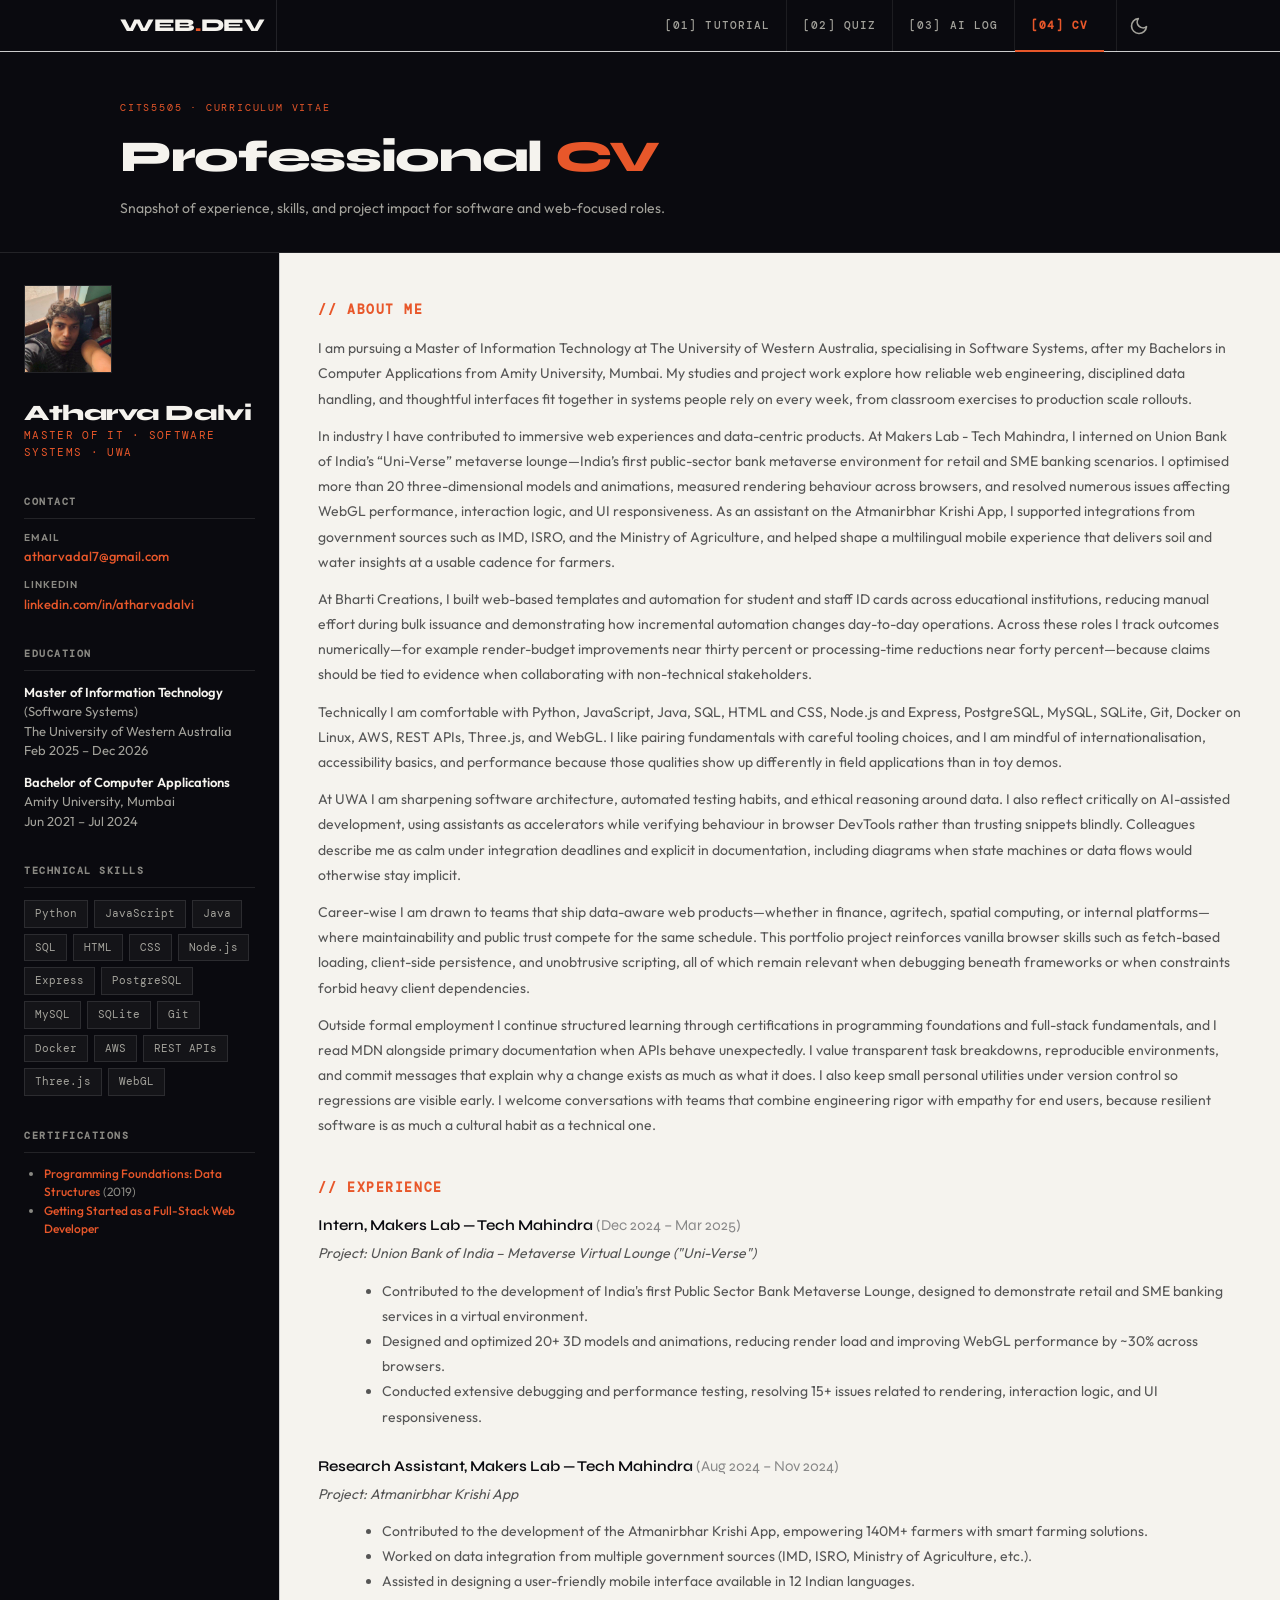
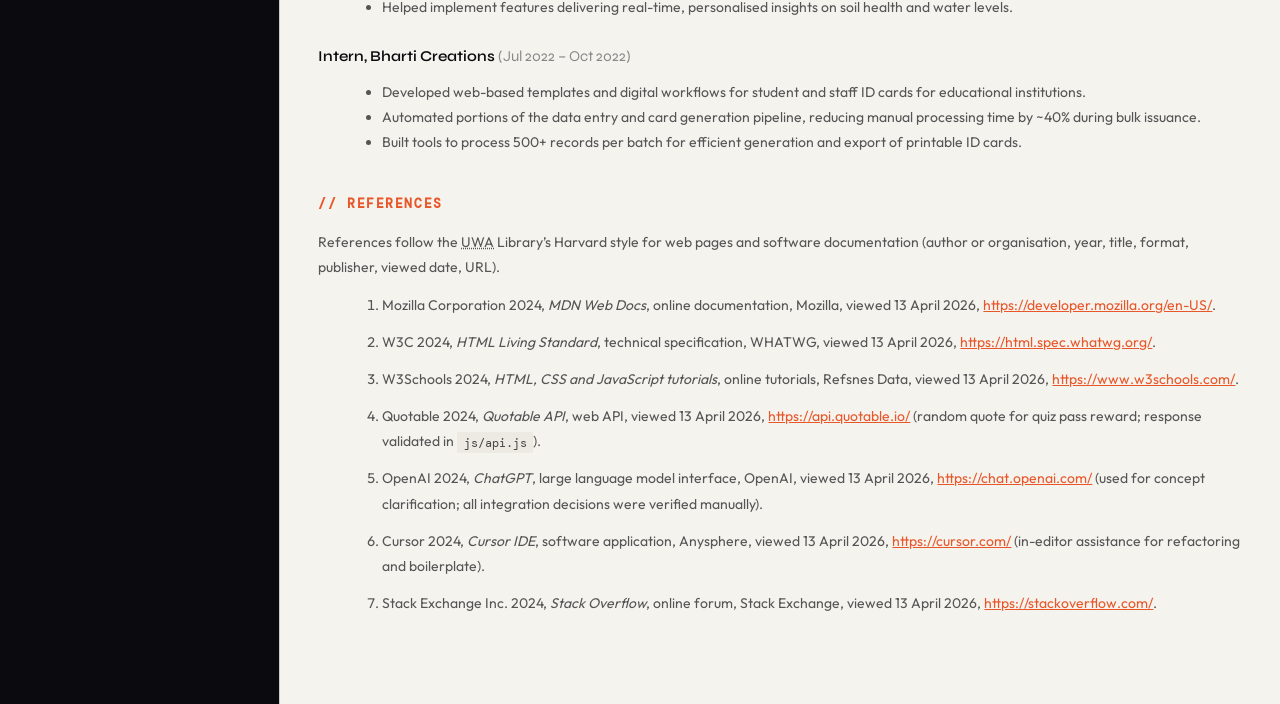
==== cv.html @ 1997703c "Build complete CITS5505 website with tutorial, quiz, reflection, and CV pages. Includes themed UI, i" ====
<!DOCTYPE html>
<html lang="en">
<head>
  <meta charset="UTF-8">
  <title>My CV - Web Basics</title>
  <meta name="viewport" content="width=device-width, initial-scale=1.0">
  <script src="js/theme.js"></script>
  <link rel="stylesheet" href="./css/styles.css">
</head>
<body class="cv-page">
  <nav class="navbar" aria-label="Primary">
    <div class="navbar-inner">
      <a class="nav-logo" href="index.html">WEB<span>.</span>DEV</a>
      <ul class="nav-list">
        <li><a class="nav-link" href="index.html">[01] Tutorial</a></li>
        <li><a class="nav-link" href="quiz.html">[02] Quiz</a></li>
        <li><a class="nav-link" href="reflection.html">[03] AI Log</a></li>
        <li><a class="nav-link active" href="cv.html">[04] CV</a></li>
      </ul>
      <button type="button" class="theme-toggle" id="themeToggle" aria-label="Switch to dark mode" aria-pressed="false">
        <span class="theme-toggle-icon theme-toggle-icon--moon" aria-hidden="true">
          <svg xmlns="http://www.w3.org/2000/svg" width="20" height="20" viewBox="0 0 24 24" fill="none" stroke="currentColor" stroke-width="2" stroke-linecap="round" stroke-linejoin="round"><path d="M21 12.79A9 9 0 1 1 11.21 3 7 7 0 0 0 21 12.79z"/></svg>
        </span>
        <span class="theme-toggle-icon theme-toggle-icon--sun" aria-hidden="true">
          <svg xmlns="http://www.w3.org/2000/svg" width="20" height="20" viewBox="0 0 24 24" fill="none" stroke="currentColor" stroke-width="2" stroke-linecap="round" stroke-linejoin="round"><circle cx="12" cy="12" r="4"/><path d="M12 2v2M12 20v2M4.93 4.93l1.41 1.41M17.66 17.66l1.41 1.41M2 12h2M20 12h2M4.93 19.07l1.41-1.41M17.66 6.34l1.41-1.41"/></svg>
        </span>
      </button>
    </div>
  </nav>

  <div class="page-hero page-hero--ai page-hero--document">
    <p class="page-hero-tag">CITS5505 · curriculum vitae</p>
    <h1 class="page-title">Professional <span class="page-title-accent">CV</span></h1>
    <p class="page-hero-sub">
      Snapshot of experience, skills, and project impact for software and web-focused roles.
    </p>
  </div>

  <main class="cv-container cv-layout">
    <aside class="cv-sidebar" aria-label="Profile summary">
      <img src="assets/images/profile.png" alt="Profile photo placeholder" class="cv-profile-image" width="110" height="110">
      <h1 class="cv-name">Atharva Dalvi</h1>
      <p class="cv-role">Master of IT · Software Systems · UWA</p>

      <div class="cv-sidebar-head">Contact</div>
      <div class="cv-sidebar-contact-line">
        <strong>Email</strong>
        <a href="mailto:atharvadal7@gmail.com">atharvadal7@gmail.com</a>
      </div>
      <div class="cv-sidebar-contact-line">
        <strong>LinkedIn</strong>
        <a href="https://linkedin.com/in/atharvadalvi" target="_blank" rel="noopener noreferrer">linkedin.com/in/atharvadalvi</a>
      </div>

      <div class="cv-sidebar-head">Education</div>
      <p class="cv-sidebar-edu"><span class="cv-edu-strong">Master of Information Technology</span> (Software Systems)<br>The University of Western Australia<br>Feb 2025 – Dec 2026</p>
      <p class="cv-sidebar-edu"><span class="cv-edu-strong">Bachelor of Computer Applications</span><br>Amity University, Mumbai<br>Jun 2021 – Jul 2024</p>

      <div class="cv-sidebar-head">Technical skills</div>
      <div class="cv-skill-pills">
        <span class="cv-skill-pill">Python</span>
        <span class="cv-skill-pill">JavaScript</span>
        <span class="cv-skill-pill">Java</span>
        <span class="cv-skill-pill">SQL</span>
        <span class="cv-skill-pill">HTML</span>
        <span class="cv-skill-pill">CSS</span>
        <span class="cv-skill-pill">Node.js</span>
        <span class="cv-skill-pill">Express</span>
        <span class="cv-skill-pill">PostgreSQL</span>
        <span class="cv-skill-pill">MySQL</span>
        <span class="cv-skill-pill">SQLite</span>
        <span class="cv-skill-pill">Git</span>
        <span class="cv-skill-pill">Docker</span>
        <span class="cv-skill-pill">AWS</span>
        <span class="cv-skill-pill">REST APIs</span>
        <span class="cv-skill-pill">Three.js</span>
        <span class="cv-skill-pill">WebGL</span>
      </div>

      <div class="cv-sidebar-head">Certifications</div>
      <ul class="cv-sidebar-certs">
        <li>
          <a href="https://www.linkedin.com/learning/programming-foundations-data-structures-25191158" target="_blank" rel="noopener noreferrer">Programming Foundations: Data Structures</a> (2019)
        </li>
        <li>
          <a href="https://www.linkedin.com/learning/getting-started-as-a-full-stack-web-developer" target="_blank" rel="noopener noreferrer">Getting Started as a Full-Stack Web Developer</a>
        </li>
      </ul>
    </aside>

    <div class="cv-main">
    <section class="cv-section" id="about">
      <h2 class="cv-main-kicker">// About me</h2>
      <p>
        I am pursuing a Master of Information Technology at The University of Western Australia, specialising in Software Systems, after my Bachelors in Computer Applications from Amity University, Mumbai. My studies and project work explore how reliable web engineering, disciplined data handling, and thoughtful interfaces fit together in systems people rely on every week, from classroom exercises to production scale rollouts.
      </p>
      <p>
        In industry I have contributed to immersive web experiences and data-centric products. At Makers Lab - Tech Mahindra, I interned on Union Bank of India’s “Uni-Verse” metaverse lounge—India’s first public-sector bank metaverse environment for retail and SME banking scenarios. I optimised more than 20 three-dimensional models and animations, measured rendering behaviour across browsers, and resolved numerous issues affecting WebGL performance, interaction logic, and UI responsiveness. As an assistant on the Atmanirbhar Krishi App, I supported integrations from government sources such as IMD, ISRO, and the Ministry of Agriculture, and helped shape a multilingual mobile experience that delivers soil and water insights at a usable cadence for farmers.
      </p>
      <p>
        At Bharti Creations, I built web-based templates and automation for student and staff ID cards across educational institutions, reducing manual effort during bulk issuance and demonstrating how incremental automation changes day-to-day operations. Across these roles I track outcomes numerically—for example render-budget improvements near thirty percent or processing-time reductions near forty percent—because claims should be tied to evidence when collaborating with non-technical stakeholders.
      </p>
      <p>
        Technically I am comfortable with Python, JavaScript, Java, SQL, HTML and CSS, Node.js and Express, PostgreSQL, MySQL, SQLite, Git, Docker on Linux, AWS, REST APIs, Three.js, and WebGL. I like pairing fundamentals with careful tooling choices, and I am mindful of internationalisation, accessibility basics, and performance because those qualities show up differently in field applications than in toy demos.
      </p>
      <p>
        At UWA I am sharpening software architecture, automated testing habits, and ethical reasoning around data. I also reflect critically on AI-assisted development, using assistants as accelerators while verifying behaviour in browser DevTools rather than trusting snippets blindly. Colleagues describe me as calm under integration deadlines and explicit in documentation, including diagrams when state machines or data flows would otherwise stay implicit.
      </p>
      <p>
        Career-wise I am drawn to teams that ship data-aware web products—whether in finance, agritech, spatial computing, or internal platforms—where maintainability and public trust compete for the same schedule. This portfolio project reinforces vanilla browser skills such as fetch-based loading, client-side persistence, and unobtrusive scripting, all of which remain relevant when debugging beneath frameworks or when constraints forbid heavy client dependencies.
      </p>
      <p>
        Outside formal employment I continue structured learning through certifications in programming foundations and full-stack fundamentals, and I read MDN alongside primary documentation when APIs behave unexpectedly. I value transparent task breakdowns, reproducible environments, and commit messages that explain why a change exists as much as what it does. I also keep small personal utilities under version control so regressions are visible early. I welcome conversations with teams that combine engineering rigor with empathy for end users, because resilient software is as much a cultural habit as a technical one.
      </p>
    </section>

    <section class="cv-section" id="experience">
      <h2 class="cv-main-kicker">// Experience</h2>
      <article class="experience-entry">
        <h3 class="experience-title">Intern, Makers Lab — Tech Mahindra <span class="experience-meta">(Dec 2024 – Mar 2025)</span></h3>
        <p class="experience-desc"><em>Project: Union Bank of India – Metaverse Virtual Lounge (&quot;Uni-Verse&quot;)</em></p>
        <ul class="education-list">
          <li>Contributed to the development of India&apos;s first Public Sector Bank Metaverse Lounge, designed to demonstrate retail and SME banking services in a virtual environment.</li>
          <li>Designed and optimized 20+ 3D models and animations, reducing render load and improving WebGL performance by ~30% across browsers.</li>
          <li>Conducted extensive debugging and performance testing, resolving 15+ issues related to rendering, interaction logic, and UI responsiveness.</li>
        </ul>
      </article>
      <article class="experience-entry">
        <h3 class="experience-title">Research Assistant, Makers Lab — Tech Mahindra <span class="experience-meta">(Aug 2024 – Nov 2024)</span></h3>
        <p class="experience-desc"><em>Project: Atmanirbhar Krishi App</em></p>
        <ul class="education-list">
          <li>Contributed to the development of the Atmanirbhar Krishi App, empowering 140M+ farmers with smart farming solutions.</li>
          <li>Worked on data integration from multiple government sources (IMD, ISRO, Ministry of Agriculture, etc.).</li>
          <li>Assisted in designing a user-friendly mobile interface available in 12 Indian languages.</li>
          <li>Helped implement features delivering real-time, personalised insights on soil health and water levels.</li>
        </ul>
      </article>
      <article class="experience-entry">
        <h3 class="experience-title">Intern, Bharti Creations <span class="experience-meta">(Jul 2022 – Oct 2022)</span></h3>
        <ul class="education-list">
          <li>Developed web-based templates and digital workflows for student and staff ID cards for educational institutions.</li>
          <li>Automated portions of the data entry and card generation pipeline, reducing manual processing time by ~40% during bulk issuance.</li>
          <li>Built tools to process 500+ records per batch for efficient generation and export of printable ID cards.</li>
        </ul>
      </article>
    </section>

    <section class="cv-section" id="references">
      <h2 class="cv-main-kicker">// References</h2>
      <p class="experience-desc">
        References follow the <abbr title="The University of Western Australia">UWA</abbr> Library’s Harvard style for web pages and software documentation (author or organisation, year, title, format, publisher, viewed date, URL).
      </p>
      <ol class="references-list uwa-refs">
        <li>Mozilla Corporation 2024, <cite>MDN Web Docs</cite>, online documentation, Mozilla, viewed 13 April 2026, <a href="https://developer.mozilla.org/en-US/">https://developer.mozilla.org/en-US/</a>.</li>
        <li>W3C 2024, <cite>HTML Living Standard</cite>, technical specification, WHATWG, viewed 13 April 2026, <a href="https://html.spec.whatwg.org/">https://html.spec.whatwg.org/</a>.</li>
        <li>W3Schools 2024, <cite>HTML, CSS and JavaScript tutorials</cite>, online tutorials, Refsnes Data, viewed 13 April 2026, <a href="https://www.w3schools.com/">https://www.w3schools.com/</a>.</li>
        <li>Quotable 2024, <cite>Quotable API</cite>, web API, viewed 13 April 2026, <a href="https://api.quotable.io/">https://api.quotable.io/</a> (random quote for quiz pass reward; response validated in <code>js/api.js</code>).</li>
        <li>OpenAI 2024, <cite>ChatGPT</cite>, large language model interface, OpenAI, viewed 13 April 2026, <a href="https://chat.openai.com/">https://chat.openai.com/</a> (used for concept clarification; all integration decisions were verified manually).</li>
        <li>Cursor 2024, <cite>Cursor IDE</cite>, software application, Anysphere, viewed 13 April 2026, <a href="https://cursor.com/">https://cursor.com/</a> (in-editor assistance for refactoring and boilerplate).</li>
        <li>Stack Exchange Inc. 2024, <cite>Stack Overflow</cite>, online forum, Stack Exchange, viewed 13 April 2026, <a href="https://stackoverflow.com/">https://stackoverflow.com/</a>.</li>
      </ol>
    </section>
    </div>
  </main>
</body>
</html>
---- css/styles.css ----
/* =============================================================================
   CITS5505 — styles.css (single stylesheet for tutorial, quiz, reflection, CV)
   -----------------------------------------------------------------------------
   Sections (search by heading): 1) :root + reset  2) layout / nav / footer
   3) tutorial (TOC, roadmap, checklist, demos)  4) quiz  5) reflection / CV
   6) utilities  7) media queries + reduced motion
   Preview palette: ink / paper / coral; linear colour steps shared on every page.
   ============================================================================= */

@import url("https://fonts.googleapis.com/css2?family=DM+Mono:wght@400;500&family=Outfit:wght@300;400;500;600;700&family=Syne:wght@400;600;700;800&display=swap");

:root {
  /* Preview palette */
  --ink: #0a0a0f;
  --paper: #f5f3ee;
  --paper-2: #eceae3;
  /* Legacy aliases — same as linear accent (keeps any stray refs coherent) */
  --accent-blue: #e8572a;
  --gold: #e8572a;

  /* Mapped tokens (used across existing components) */
  --bg-page: var(--paper);
  --bg-subtle: var(--paper-2);
  --surface: #ffffff;
  --text: var(--ink);
  --text-secondary: #444444;
  --text-tertiary: #888888;
  --border: var(--paper-2);
  --border-strong: #cccccc;

  --accent: #e8572a;
  --accent-hover: #cf4a24;
  --accent-muted: rgba(232, 87, 42, 0.1);
  --accent-muted-hover: rgba(232, 87, 42, 0.16);
  --accent-border-soft: rgba(232, 87, 42, 0.35);
  --accent-ring: rgba(232, 87, 42, 0.28);

  /* Linear steps on dark surfaces (nav, heroes, CV sidebar, quiz results) */
  --hero-bg: var(--ink);
  --hero-fg: var(--paper);
  --hero-muted: #a3a29b;
  --hero-subtle: #8a8983;
  --on-hero-line: rgba(255, 255, 255, 0.1);
  --on-hero-line-soft: rgba(255, 255, 255, 0.08);
  --on-hero-fill: rgba(255, 255, 255, 0.06);
  --on-hero-fill-quiet: rgba(255, 255, 255, 0.04);
  --on-hero-code-bg: rgba(255, 255, 255, 0.08);
  --on-hero-code-border: rgba(255, 255, 255, 0.12);
  --on-hero-thumb: rgba(255, 255, 255, 0.25);
  --on-hero-pressed: rgba(232, 87, 42, 0.15);

  /* Linear steps on light body copy (CV main, etc.) */
  --body-muted: #555555;

  /* Readable red on dark results panel */
  --fail-on-dark: #f0a8a8;

  --danger: #e24b4a;
  --danger-text: #9a2e2e;
  --danger-bg: rgba(226, 75, 74, 0.08);
  --danger-border: #f0b4b4;
  --success: #22c55e;
  --success-bg: rgba(34, 197, 94, 0.1);
  --success-border: #86efac;
  --warn-text: #7d6a3e;

  --code-bg: var(--ink);
  --code-fg: #a8e6cf;
  --code-border: #2a2a38;

  --space-1: 4px;
  --space-2: 8px;
  --space-3: 12px;
  --space-4: 16px;
  --space-5: 24px;
  --space-6: 32px;
  --space-8: 48px;

  --radius: 0;
  --radius-sm: 0;
  --radius-xs: 0;

  --shadow-xs: none;
  --shadow-sm: none;
  --shadow-md: none;

  --max: 720px;
  --max-wide: 1040px;
  --content-pad-x: clamp(1.25rem, 4vw, 2rem);
  --nav-h: 52px;
  --tutorial-sticky-offset: calc(var(--nav-h) + 3.25rem);
  /* AI log contents panel is taller than the tutorial’s one-line Jump to */
  --reflection-sticky-offset: calc(var(--nav-h) + 5.75rem);
  --rule: 1px solid var(--border);
  --rule-strong: 1px solid var(--border-strong);

  --font: "Outfit", ui-sans-serif, system-ui, -apple-system, "Segoe UI", Roboto, "Helvetica Neue", Arial, sans-serif;
  --font-heading: "Syne", "Outfit", ui-sans-serif, system-ui, sans-serif;
  --font-mono: "DM Mono", ui-monospace, "SF Mono", Menlo, Monaco, Consolas, monospace;
  --ease: 0.15s ease;
}

/* Dark mode: remap semantic tokens (heroes stay dark; main content flips) */
html[data-theme="dark"] {
  color-scheme: dark;
  --paper: #131318;
  --paper-2: #1b1b22;
  --ink: #ececf2;
  --bg-page: var(--paper);
  --bg-subtle: var(--paper-2);
  --surface: #18181f;
  --text: #ececf2;
  --text-secondary: #b9b9c6;
  --text-tertiary: #868696;
  --border: #2a2a34;
  --border-strong: #3c3c4a;
  --rule: 1px solid var(--border);
  --rule-strong: 1px solid var(--border-strong);
  --body-muted: #a8a8b6;
  --hero-bg: #07070c;
  --hero-fg: #f3f3f8;
  --hero-muted: #9a9aa8;
  --hero-subtle: #767686;
  --code-bg: #0c0c12;
  --code-fg: #a8e6cf;
  --code-border: #2e2e3a;
  --danger-text: #f0a8a8;
  --warn-text: #d4c896;
}

html[data-theme="dark"] .checklist-row:hover {
  background: rgba(255, 255, 255, 0.05);
}

*,
*::before,
*::after {
  box-sizing: border-box;
}

html {
  -webkit-text-size-adjust: 100%;
}

/* Anchor scroll lands below sticky nav (+ tutorial / reflection TOC when present) */
html:has(.main-page) {
  scroll-padding-top: var(--tutorial-sticky-offset);
}

html:has(.reflection-page) {
  scroll-padding-top: var(--reflection-sticky-offset);
}

body {
  margin: 0;
  padding: 0;
  font-family: var(--font);
  font-size: 15px;
  line-height: 1.6;
  color: var(--text);
  background: var(--bg-page);
  -webkit-font-smoothing: antialiased;
}

img,
svg,
video {
  max-width: 100%;
  height: auto;
}

.cv-page {
  min-height: 100vh;
}

:focus-visible {
  outline: 2px solid var(--accent);
  outline-offset: 2px;
}

.nav-link:focus-visible {
  outline-color: var(--accent);
}

main code,
.quiz-info code,
.reflection-page code,
.cv-container code {
  font-family: var(--font-mono);
  font-size: 0.84em;
  background: var(--bg-subtle);
  color: var(--text-secondary);
  padding: 0.15em 0.45em;
  border-radius: 0;
  border: 1px solid var(--border);
}

.tutorial-hero code {
  background: var(--on-hero-code-bg);
  color: var(--hero-fg);
  border-color: var(--on-hero-code-border);
}

/* ----------------------------------------------------------------------------- Nav (preview: sticky dark bar)
   ----------------------------------------------------------------------------- */

.navbar {
  position: sticky;
  top: 0;
  z-index: 100;
  background: var(--hero-bg);
  color: var(--hero-fg);
  height: var(--nav-h);
  display: flex;
  align-items: center;
  padding: 0 var(--content-pad-x);
  border-bottom: var(--rule-strong);
  flex-shrink: 0;
}

.navbar-inner {
  width: 100%;
  max-width: var(--max-wide);
  margin: 0 auto;
  display: flex;
  align-items: center;
  justify-content: space-between;
  gap: var(--space-3);
  min-width: 0;
}

.nav-logo {
  font-family: var(--font-heading);
  font-size: 1.125rem;
  font-weight: 800;
  letter-spacing: -0.02em;
  color: var(--hero-fg);
  text-decoration: none;
  white-space: nowrap;
  flex-shrink: 0;
}

.nav-logo span {
  color: var(--accent);
}

.nav-list {
  list-style: none;
  margin: 0 0 0 auto;
  padding: 0 0 0 var(--space-3);
  display: flex;
  flex-wrap: nowrap;
  align-items: stretch;
  justify-content: flex-end;
  gap: 0;
  border-left: 1px solid var(--on-hero-line);
  min-width: 0;
  flex: 1 1 auto;
  overflow-x: auto;
  overflow-y: hidden;
  overscroll-behavior-x: contain;
  -webkit-overflow-scrolling: touch;
  scrollbar-width: thin;
  scrollbar-color: var(--on-hero-thumb) transparent;
}

.nav-list::-webkit-scrollbar {
  height: 4px;
}

.nav-list::-webkit-scrollbar-thumb {
  background: var(--on-hero-thumb);
  border-radius: 0;
}

.nav-list li {
  display: flex;
}

.nav-link {
  display: flex;
  align-items: center;
  height: var(--nav-h);
  margin: 0;
  padding: 0 1rem;
  text-decoration: none;
  font-family: var(--font-mono);
  font-size: 11px;
  font-weight: 500;
  letter-spacing: 0.1em;
  text-transform: uppercase;
  color: var(--hero-muted);
  border: none;
  border-left: 1px solid var(--on-hero-line-soft);
  background: transparent;
  border-radius: 0;
  transition: color var(--ease), background var(--ease);
}

.nav-list li:first-child .nav-link {
  border-left: none;
}

.nav-link::after {
  display: none;
}

.nav-link:hover {
  color: var(--hero-fg);
  background: var(--on-hero-fill);
}

.nav-link.active {
  color: var(--accent);
  background: transparent;
  box-shadow: inset 0 -2px 0 0 var(--accent);
  font-weight: 600;
}

.nav-link.active:hover {
  color: var(--accent);
  background: var(--on-hero-fill-quiet);
}

.theme-toggle {
  display: inline-flex;
  align-items: center;
  justify-content: center;
  flex-shrink: 0;
  width: 44px;
  height: var(--nav-h);
  margin: 0;
  padding: 0;
  border: none;
  border-left: 1px solid var(--on-hero-line-soft);
  background: transparent;
  color: var(--hero-muted);
  cursor: pointer;
  transition: color var(--ease), background var(--ease);
}

.theme-toggle:hover {
  color: var(--hero-fg);
  background: var(--on-hero-fill);
}

.theme-toggle svg {
  display: block;
}

.theme-toggle-icon--sun {
  display: none;
}

html[data-theme="dark"] .theme-toggle-icon--moon {
  display: none;
}

html[data-theme="dark"] .theme-toggle-icon--sun {
  display: block;
}

body > main {
  margin-top: 0;
}

/* ----------------------------------------------------------------------------- Layout containers
   ----------------------------------------------------------------------------- */

.main-page .tutorial-container {
  max-width: none;
  margin: 0;
  padding: 0;
}

.main-page .tutorial-content {
  max-width: var(--max-wide);
  margin: 0 auto;
  padding: var(--space-8) var(--content-pad-x) var(--space-8);
}

.quiz-page main {
  max-width: none;
  margin: 0;
  padding: 0;
}

.quiz-body {
  max-width: var(--max-wide);
  margin: 0 auto;
  padding: var(--space-8) var(--content-pad-x) var(--space-8);
}

.reflection-page main {
  max-width: none;
  margin: 0;
  padding: 0;
}

.reflection-body {
  max-width: var(--max-wide);
  margin: 0 auto;
  padding: var(--space-8) var(--content-pad-x) var(--space-8);
}

/* Sections sit below sticky nav + Jump to bar (same as tutorial cards) */
.reflection-page .log-section[id] {
  scroll-margin-top: var(--reflection-sticky-offset);
}

.cv-page main.cv-container:not(.cv-layout) {
  max-width: var(--max-wide);
  margin-left: auto;
  margin-right: auto;
  padding: 0 var(--space-5) var(--space-8);
}

main.cv-container {
  margin-bottom: var(--space-6);
  background: transparent;
  border: none;
  border-radius: 0;
  box-shadow: none;
}

.cv-page main.cv-container.cv-layout {
  max-width: none;
  margin: 0;
  padding: 0;
  display: grid;
  grid-template-columns: minmax(240px, 280px) minmax(0, 1fr);
  align-items: stretch;
  min-height: calc(100vh - var(--nav-h));
}

/* ----------------------------------------------------------------------------- Page heroes (preview)
   ----------------------------------------------------------------------------- */

.tutorial-hero {
  background: var(--hero-bg);
  color: var(--hero-fg);
  padding: var(--space-8) var(--content-pad-x) var(--space-6);
  border-bottom: 1px solid var(--on-hero-line);
}

.page-hero-tag {
  font-family: var(--font-mono);
  font-size: 10px;
  letter-spacing: 0.18em;
  text-transform: uppercase;
  color: var(--accent);
  margin: 0 0 var(--space-4);
}

.tutorial-hero .page-hero-tag {
  max-width: var(--max-wide);
  margin-left: auto;
  margin-right: auto;
}

.tutorial-hero .page-title,
.tutorial-hero .tutorial-h1 {
  margin: 0 auto var(--space-5);
  max-width: var(--max-wide);
  font-size: clamp(1.75rem, 4vw, 2.75rem);
  font-weight: 800;
  line-height: 1.12;
  letter-spacing: -0.03em;
  color: var(--hero-fg);
}

.tutorial-hero .page-title em,
.tutorial-hero .tutorial-h1 em {
  font-style: normal;
  color: var(--accent);
}

.tutorial-hero-lead {
  margin: 0 auto;
  max-width: var(--max-wide);
  font-size: 0.9375rem;
  line-height: 1.65;
  color: var(--hero-muted);
}

.quiz-hero {
  background: var(--hero-bg);
  color: var(--hero-fg);
  padding: var(--space-6) var(--content-pad-x) var(--space-5);
  border-bottom: 1px solid var(--on-hero-line-soft);
}

.quiz-hero .page-hero-tag {
  max-width: var(--max-wide);
  margin-left: auto;
  margin-right: auto;
}

.quiz-hero .page-title,
.quiz-hero .quiz-page-title {
  max-width: var(--max-wide);
  margin: 0 auto;
  font-size: clamp(1.5rem, 3.5vw, 2.125rem);
  font-weight: 800;
  letter-spacing: -0.03em;
  line-height: 1.15;
  color: var(--hero-fg);
}

.quiz-title-accent {
  color: var(--accent);
}

.page-title-accent {
  color: var(--accent);
}

.page-hero--ai {
  background: var(--hero-bg);
  color: var(--hero-fg);
  padding: var(--space-8) var(--content-pad-x) var(--space-6);
  border-bottom: 1px solid var(--on-hero-line-soft);
}

.page-hero--ai .page-hero-tag {
  max-width: var(--max-wide);
  margin-left: auto;
  margin-right: auto;
}

.page-hero--ai .page-title {
  max-width: var(--max-wide);
  margin: 0 auto var(--space-4);
  font-size: clamp(1.5rem, 3.5vw, 2.125rem);
  font-weight: 800;
  letter-spacing: -0.03em;
  line-height: 1.15;
  color: var(--hero-fg);
}

.page-hero-sub {
  max-width: var(--max-wide);
  margin: 0 auto;
  font-size: 0.875rem;
  line-height: 1.65;
  color: var(--hero-muted);
}

.page-hero--document .page-hero-tag {
  color: var(--hero-muted);
  letter-spacing: 0.12em;
}

.page-hero--document .page-title {
  text-transform: none;
  font-weight: 700;
}

/* AI log hero should match tutorial/quiz hero emphasis. */
.page-hero--ai.page-hero--document .page-hero-tag {
  color: var(--accent);
  letter-spacing: 0.18em;
}

.page-hero--ai.page-hero--document .page-title {
  font-weight: 800;
}

/* Keep tutorial/quiz/AI heroes on one consistent visual rail. */
.tutorial-hero,
.quiz-hero,
.page-hero--ai {
  padding: var(--space-8) var(--content-pad-x) var(--space-6);
  border-bottom: 1px solid var(--on-hero-line);
}

.quiz-hero .page-title,
.quiz-hero .quiz-page-title,
.page-hero--ai .page-title {
  font-size: clamp(1.75rem, 4vw, 2.75rem);
  line-height: 1.12;
}

.tutorial-hero-lead,
.page-hero-sub {
  max-width: var(--max-wide);
}

/* ----------------------------------------------------------------------------- Tutorial
   ----------------------------------------------------------------------------- */

.tutorial-toolbar {
  margin-bottom: var(--space-4);
  max-width: var(--max);
}

.tutorial-readout {
  margin: 0;
  font-size: 0.875rem;
  color: var(--text-tertiary);
  display: flex;
  flex-wrap: wrap;
  align-items: center;
  gap: var(--space-2) var(--space-3);
}

.tutorial-readout-sep {
  color: var(--border-strong);
}

.toolbar-btn {
  padding: var(--space-2) var(--space-3);
  font-family: var(--font-mono);
  font-size: 11px;
  font-weight: 500;
  letter-spacing: 0.06em;
  text-transform: uppercase;
  color: var(--hero-fg);
  background: var(--hero-bg);
  border: 1px solid var(--on-hero-code-border);
  border-radius: 0;
  cursor: pointer;
  transition: background var(--ease), border-color var(--ease), color var(--ease);
}

.toolbar-btn:hover {
  background: var(--hero-bg);
  border-color: var(--accent);
  color: var(--accent);
}

.toolbar-btn[aria-pressed="true"] {
  background: var(--on-hero-pressed);
  border-color: var(--accent);
  color: var(--accent);
}

.tutorial-toc {
  position: sticky;
  top: var(--nav-h);
  z-index: 50;
  display: flex;
  flex-wrap: wrap;
  align-items: center;
  gap: var(--space-2) var(--space-3);
  padding: var(--space-3) 0;
  margin-bottom: var(--space-6);
  /* Opaque so page copy does not show through while scrolling */
  background: var(--bg-page);
  border-top: var(--rule);
  border-bottom: var(--rule-strong);
  font-size: 0.8125rem;
}

/* Section headings targeted by “Jump to” sit below sticky nav + TOC */
.main-page .section-title[id] {
  scroll-margin-top: var(--tutorial-sticky-offset);
}

.tutorial-toc-label {
  font-weight: 600;
  color: var(--text-secondary);
  margin-right: var(--space-1);
}

.tutorial-toc a {
  color: var(--text-secondary);
  text-decoration: none;
  font-weight: 500;
  padding: 2px 0;
  border-bottom: 1px solid transparent;
  transition: border-color var(--ease), color var(--ease);
}

.tutorial-toc a:hover {
  border-bottom-color: var(--accent);
  color: var(--ink);
}

.tutorial-roadmap {
  margin: 0 0 var(--space-6);
  padding: var(--space-4);
  font-size: 0.9375rem;
  line-height: 1.55;
  color: var(--text-secondary);
  background: var(--surface);
  border: var(--rule);
  border-left: 3px solid var(--accent);
}

.reading-mode .navbar,
.reading-mode .footer,
.reading-mode .tutorial-toc,
.reading-mode .tutorial-roadmap {
  display: none;
}

/* Keep a minimal exit control visible while in reading mode. */
.reading-mode .tutorial-toolbar {
  display: block;
  position: sticky;
  top: 0;
  z-index: 60;
  margin: 0 0 var(--space-5);
  padding: var(--space-2) 0;
  background: var(--bg-page);
  border-bottom: var(--rule);
}

.reading-mode .tutorial-readout {
  justify-content: flex-end;
}

.reading-mode #tutorial-read-time,
.reading-mode .tutorial-readout-sep {
  display: none;
}

body.reading-mode > main {
  margin-top: var(--space-5);
}

.checklist {
  list-style: none;
  margin: 0 0 var(--space-4);
  padding: 0;
  display: flex;
  flex-direction: column;
  gap: var(--space-2);
}

.checklist-row {
  display: flex;
  align-items: flex-start;
  gap: var(--space-3);
  padding: var(--space-3) 0;
  margin: 0;
  border-radius: 0;
  border: none;
  border-bottom: var(--rule);
  background: transparent;
  cursor: pointer;
  transition: border-color var(--ease), background var(--ease);
  font-size: 0.9rem;
  color: var(--text);
  line-height: 1.45;
}

.checklist-row:hover {
  border-bottom-color: var(--border-strong);
  background: rgba(0, 0, 0, 0.02);
}

.checklist-row input {
  flex-shrink: 0;
  margin-top: 3px;
  width: 1rem;
  height: 1rem;
  accent-color: var(--accent);
}

.checklist-reset-btn {
  padding: var(--space-3) var(--space-4);
  font-family: var(--font-mono);
  font-size: 11px;
  letter-spacing: 0.08em;
  text-transform: uppercase;
  font-weight: 500;
  color: var(--text-secondary);
  background: transparent;
  border: var(--rule);
  border-radius: 0;
  cursor: pointer;
  transition: border-color var(--ease), color var(--ease), background var(--ease);
}

.checklist-reset-btn:hover {
  color: var(--danger);
  border-color: var(--danger-border);
  background: var(--danger-bg);
}

.card {
  background: transparent;
  padding: var(--space-6) 0;
  margin: 0;
  border-radius: 0;
  border: none;
  border-bottom: var(--rule);
  box-shadow: none;
  transition: border-color var(--ease);
}

.card:hover {
  border-bottom-color: var(--border-strong);
  box-shadow: none;
}

.tutorial-content > .card:first-of-type {
  border-top: var(--rule);
}

.section-title {
  margin: 0 0 var(--space-3);
  padding-bottom: var(--space-2);
  border-bottom: 2px solid var(--ink);
  font-size: 0.8125rem;
  font-weight: 700;
  font-family: var(--font-mono);
  letter-spacing: 0.12em;
  text-transform: uppercase;
  color: var(--ink);
}

.section-desc {
  margin: 0 0 var(--space-4);
  color: var(--text-secondary);
  font-size: 0.95rem;
  max-width: 48em;
}

.code-block {
  font-family: var(--font-mono);
  background: var(--code-bg);
  color: var(--code-fg);
  padding: var(--space-4);
  overflow-x: auto;
  border-radius: 0;
  font-size: 0.8125rem;
  line-height: 1.55;
  margin: 0;
  border: var(--rule-strong);
  border-left: 3px solid var(--accent);
}

.tutorial-example-card {
  margin: var(--space-4) 0;
  padding: var(--space-4);
  background: var(--bg-subtle);
  border: var(--rule);
}

.tutorial-example-title {
  margin: 0 0 var(--space-3);
  font-family: var(--font-heading);
  font-size: 1.75rem;
  font-weight: 700;
  color: var(--text);
}

.tutorial-example-code {
  margin: 0 0 var(--space-4);
  border-left-width: 4px;
}

.tutorial-example-btn {
  display: inline-flex;
  align-items: center;
  justify-content: center;
  padding: 10px 16px;
  font-family: var(--font-heading);
  font-size: 1rem;
  font-weight: 700;
  text-decoration: none;
  color: #ffffff;
  background: #04aa6d;
  border: 1px solid #04895a;
  transition: background var(--ease), border-color var(--ease);
}

.tutorial-example-btn:hover {
  background: #059862;
  border-color: #037e52;
}

.tutorial-try-panel {
  margin: var(--space-4) 0 var(--space-5);
  padding: var(--space-4);
  background: var(--surface);
  border: var(--rule);
  border-left: 3px solid #04aa6d;
}

.tutorial-try-label {
  display: block;
  margin: 0 0 var(--space-2);
  font-family: var(--font-mono);
  font-size: 0.75rem;
  letter-spacing: 0.08em;
  text-transform: uppercase;
  color: var(--text-secondary);
}

.tutorial-try-editor {
  width: 100%;
  min-height: 180px;
  padding: var(--space-3);
  border: var(--rule-strong);
  background: var(--code-bg);
  color: var(--code-fg);
  font-family: var(--font-mono);
  font-size: 0.8125rem;
  line-height: 1.5;
  resize: vertical;
}

.tutorial-try-actions {
  display: flex;
  gap: var(--space-2);
  margin: var(--space-3) 0;
}

.tutorial-try-run,
.tutorial-try-reset {
  padding: 8px 12px;
  border: var(--rule-strong);
  background: var(--surface);
  color: var(--text-secondary);
  font-family: var(--font-mono);
  font-size: 0.75rem;
  letter-spacing: 0.06em;
  text-transform: uppercase;
  cursor: pointer;
}

.tutorial-try-run:hover,
.tutorial-try-reset:hover {
  border-color: var(--accent);
  color: var(--accent);
}

.tutorial-try-frame {
  width: 100%;
  min-height: 190px;
  border: var(--rule-strong);
  background: #ffffff;
}

.demo-text {
  margin: 0 0 var(--space-4);
  color: var(--text);
  font-size: 0.95rem;
}

.demo-btn,
.btn-go-quiz,
.quiz-submit-btn {
  display: inline-flex;
  align-items: center;
  justify-content: center;
  padding: var(--space-3) var(--space-5);
  background: var(--accent);
  color: #ffffff;
  border: none;
  border-radius: 0;
  font-size: 0.875rem;
  font-weight: 700;
  font-family: var(--font-mono);
  letter-spacing: 0.06em;
  text-transform: uppercase;
  cursor: pointer;
  box-shadow: none;
  transition: background var(--ease), color var(--ease);
}

.demo-btn:hover,
.btn-go-quiz:hover,
.quiz-submit-btn:hover:not(:disabled) {
  background: var(--accent-hover);
  box-shadow: none;
  transform: none;
}

.demo-btn:active,
.btn-go-quiz:active,
.quiz-submit-btn:active:not(:disabled) {
  transform: none;
}

.quiz-submit-btn {
  display: flex;
  width: 100%;
  max-width: none;
  margin: var(--space-6) 0 0;
  padding: var(--space-4) var(--space-5);
  font-size: 0.8125rem;
  background: var(--hero-bg);
  border-radius: 0;
}

.quiz-submit-btn:hover:not(:disabled) {
  background: var(--accent);
  box-shadow: none;
}

.quiz-submit-btn:disabled {
  background: var(--text-tertiary);
  cursor: not-allowed;
  transform: none;
  box-shadow: none;
}

.btn-go-quiz {
  text-decoration: none;
}

.clear-history-btn {
  padding: 8px 14px;
  font-family: var(--font-mono);
  font-size: 11px;
  font-weight: 500;
  letter-spacing: 0.08em;
  text-transform: uppercase;
  color: var(--text-tertiary);
  background: transparent;
  border: none;
  border-radius: var(--radius-sm);
  cursor: pointer;
  transition: color var(--ease), background var(--ease);
}

.clear-history-btn:hover {
  color: var(--danger);
  background: var(--danger-bg);
}

.footer {
  text-align: center;
  padding: var(--space-8) var(--content-pad-x);
  border-top: var(--rule-strong);
  margin-top: 0;
  background: var(--bg-subtle);
}

.footer-next {
  margin: 0 0 var(--space-4);
  color: var(--text-secondary);
  font-size: 0.875rem;
}

/* Sandbox */
.sandbox-layout {
  display: grid;
  grid-template-columns: 1fr 1fr;
  gap: var(--space-5);
  align-items: start;
}

@media (max-width: 700px) {
  .sandbox-layout {
    grid-template-columns: 1fr;
  }
}

.sandbox-controls {
  display: flex;
  flex-direction: column;
  gap: var(--space-3);
}

.sandbox-label {
  font-weight: 500;
  font-size: 0.8125rem;
  color: var(--text-secondary);
}

input[type="range"]#sandboxHueSlider {
  width: 100%;
  max-width: 20rem;
  accent-color: var(--accent);
}

.sandbox-text-input {
  width: 100%;
  max-width: 20rem;
  padding: 10px 12px;
  border: var(--rule-strong);
  border-radius: 0;
  font: inherit;
  font-size: 0.875rem;
  transition: border-color var(--ease);
}

.sandbox-text-input:focus {
  outline: none;
  border-color: var(--ink);
  box-shadow: none;
}

.sandbox-box {
  min-height: 140px;
  border-radius: 0;
  border: 1px dashed var(--border-strong);
  display: flex;
  align-items: center;
  justify-content: center;
  padding: var(--space-5);
  background: hsl(var(--sandbox-hue, 175), 14%, 96%);
  transition: background var(--ease);
}

.sandbox-caption {
  margin: 0;
  font-weight: 600;
  font-size: 1rem;
  text-align: center;
  color: #0a0a0f;
}

/* Dark mode: keep sandbox preview contrast readable. */
html[data-theme="dark"] .sandbox-box {
  background: hsl(var(--sandbox-hue, 175), 22%, 20%);
}

html[data-theme="dark"] .sandbox-caption {
  color: var(--hero-fg);
}

/* ----------------------------------------------------------------------------- Quiz
   ----------------------------------------------------------------------------- */

.page-title,
.quiz-page-title {
  margin: 0 0 var(--space-4);
  font-family: var(--font-heading);
  font-size: clamp(1.375rem, 3vw, 1.625rem);
  font-weight: 700;
  letter-spacing: -0.03em;
  line-height: 1.2;
  color: var(--text);
}

.quiz-info {
  background: var(--bg-subtle);
  padding: var(--space-5) 0;
  margin-bottom: var(--space-6);
  border-radius: 0;
  border: none;
  border-bottom: var(--rule);
  border-top: var(--rule);
  box-shadow: none;
}

.quiz-info p {
  margin: 0 0 var(--space-3);
  color: var(--text-secondary);
  font-size: 0.875rem;
  line-height: 1.6;
}

.quiz-info p:last-child {
  margin-bottom: 0;
}

#quiz-container {
  display: flex;
  flex-direction: column;
  gap: 0;
}

.quiz-card {
  background: transparent;
  padding: var(--space-5) 0;
  border-radius: 0;
  border: none;
  border-bottom: var(--rule);
  box-shadow: none;
  transition: border-color var(--ease);
  animation: none;
}

.quiz-card:hover:not(.quiz-card--revealed) {
  border-bottom-color: var(--border-strong);
  box-shadow: none;
}

.quiz-card--revealed {
  box-shadow: none;
}

.quiz-question {
  font-family: var(--font-heading);
  font-weight: 600;
  margin: 0 0 var(--space-4);
  font-size: 1.0625rem;
  color: var(--text);
  line-height: 1.4;
}

.quiz-options {
  display: flex;
  flex-direction: column;
  gap: 0;
  border: var(--rule);
  background: var(--surface);
}

label.quiz-option {
  display: flex;
  align-items: flex-start;
  gap: var(--space-3);
  padding: var(--space-3) var(--space-4);
  margin: 0;
  cursor: pointer;
  border-radius: 0;
  border: none;
  border-bottom: var(--rule);
  background: var(--surface);
  transition: border-color var(--ease), background var(--ease);
}

label.quiz-option:last-of-type {
  border-bottom: none;
}

label.quiz-option:hover {
  border-color: var(--accent-border-soft);
  background: var(--accent-muted);
}

label.quiz-option:has(input:checked),
label.quiz-option--selected {
  border-color: var(--accent);
  background: var(--accent-muted);
  box-shadow: none;
}

.quiz-card--revealed label.quiz-option:has(input:checked),
.quiz-card--revealed label.quiz-option--selected {
  box-shadow: none;
}

.quiz-options input {
  flex-shrink: 0;
  margin-top: 2px;
  width: 1rem;
  height: 1rem;
  accent-color: var(--accent);
}

.quiz-option-text {
  flex: 1;
  font-size: 0.875rem;
  color: var(--text);
  line-height: 1.5;
}

.quiz-option--correct {
  border-color: var(--success-border) !important;
  background: var(--success-bg) !important;
}

.quiz-option--incorrect {
  border-color: var(--danger-border) !important;
  background: var(--danger-bg) !important;
}

.quiz-option--faded {
  opacity: 0.45;
}

.quiz-unanswered {
  border-color: var(--danger) !important;
  box-shadow: none !important;
  background: var(--danger-bg) !important;
}

#results-section {
  margin-top: var(--space-6);
  padding: var(--space-5) 0;
  background: var(--bg-subtle);
  border: none;
  border-top: var(--rule-strong);
  border-bottom: var(--rule-strong);
  border-left: 3px solid var(--accent);
  border-radius: 0;
  box-shadow: none;
  font-size: 0.9375rem;
  color: var(--text);
}

#results-section.quiz-results--visible {
  background: var(--hero-bg);
  color: var(--hero-fg);
  border: none;
  border-top: 3px solid var(--accent);
  border-bottom: 3px solid var(--accent);
  text-align: center;
  padding: var(--space-8) var(--space-5);
  animation: none;
}

#results-section.quiz-results--visible p {
  color: inherit;
}

#results-section.quiz-results--visible .quiz-pass-rule {
  text-align: left;
  background: var(--on-hero-fill) !important;
  border: 1px solid var(--on-hero-line) !important;
  color: inherit !important;
}

#results-section.quiz-results--visible .pass {
  color: var(--success);
}

#results-section.quiz-results--visible .fail {
  color: var(--fail-on-dark);
}

#results-section.quiz-results--visible .reward-quote {
  background: var(--on-hero-fill);
  border-color: var(--on-hero-line);
  color: var(--hero-muted);
  text-align: left;
}

#results-section.quiz-results--visible .reward-quote--fallback {
  border-left-color: var(--hero-subtle);
  font-size: 0.8125rem;
}

#results-section.quiz-results--visible .reward-author {
  color: var(--hero-subtle);
}

#results-section.quiz-results--visible .quiz-error-msg {
  color: var(--fail-on-dark);
  text-align: left;
}

#results-section.quiz-results--visible .quiz-warn-msg {
  color: var(--hero-muted);
  text-align: left;
}

#results-section p {
  margin: 0.4em 0;
}

.quiz-pass-rule {
  margin: 0 0 var(--space-3) !important;
  padding: var(--space-3) var(--space-4) !important;
  background: var(--accent-muted) !important;
  border: var(--rule) !important;
  border-left: 3px solid var(--accent) !important;
  border-radius: 0 !important;
  color: var(--text) !important;
  font-size: 0.875rem !important;
}

.quiz-error-msg {
  color: var(--danger);
  font-weight: 500;
  font-size: 0.875rem;
}

.quiz-warn-msg {
  color: var(--warn-text);
  font-size: 0.875rem;
}

.reward-quote {
  margin-top: var(--space-4);
  padding: var(--space-4);
  font-style: normal;
  font-size: 0.875rem;
  color: var(--text-secondary);
  background: var(--success-bg);
  border: var(--rule);
  border-left: 3px solid var(--success);
  border-radius: 0;
  line-height: 1.55;
}

.reward-author {
  display: block;
  margin-top: var(--space-2);
  font-weight: 500;
  color: var(--text-tertiary);
  font-size: 0.8125rem;
}

.pass {
  color: var(--success);
  font-weight: 600;
}

.fail {
  color: var(--danger);
  font-weight: 600;
}

.quiz-load-error {
  padding: var(--space-5);
  background: var(--danger-bg);
  border: var(--rule);
  border-left: 3px solid var(--danger);
  border-radius: 0;
  color: var(--danger-text);
  font-size: 0.875rem;
}

/* Shown when user returns to the tab mid-quiz (beforeunload cannot run on tab blur). */
.quiz-session-banner {
  display: flex;
  flex-wrap: wrap;
  align-items: flex-start;
  justify-content: space-between;
  gap: var(--space-3);
  margin: 0 0 var(--space-5);
  padding: var(--space-3) var(--space-4);
  font-size: 0.875rem;
  line-height: 1.5;
  color: var(--text);
  background: var(--accent-muted);
  border: var(--rule);
  border-left: 3px solid var(--accent);
}

.quiz-session-banner[hidden] {
  display: none;
}

.quiz-session-banner__text {
  margin: 0;
  flex: 1 1 12rem;
  min-width: 0;
}

.quiz-session-banner__dismiss {
  flex-shrink: 0;
  padding: var(--space-2) var(--space-3);
  font-family: var(--font-mono);
  font-size: 10px;
  font-weight: 500;
  letter-spacing: 0.06em;
  text-transform: uppercase;
  color: var(--text-secondary);
  background: var(--surface);
  border: var(--rule);
  cursor: pointer;
  transition: border-color var(--ease), color var(--ease);
}

.quiz-session-banner__dismiss:hover {
  border-color: var(--accent);
  color: var(--accent);
}

.attempt-history-section {
  margin-top: var(--space-8);
  padding-top: var(--space-6);
  border-top: 1px solid var(--border);
}

.attempt-toolbar {
  display: flex;
  flex-wrap: wrap;
  align-items: center;
  justify-content: space-between;
  gap: var(--space-4);
  margin-bottom: var(--space-3);
}

.attempt-toolbar h2.attempt-history-heading {
  margin: 0;
  font-family: var(--font-mono);
  font-size: 11px;
  font-weight: 600;
  text-transform: uppercase;
  letter-spacing: 0.12em;
  color: var(--text-tertiary);
}

#attempt-history table {
  width: 100%;
  border-collapse: collapse;
  font-size: 0.8125rem;
  background: var(--surface);
  border: var(--rule);
  border-radius: 0;
  overflow: hidden;
}

#attempt-history th,
#attempt-history td {
  padding: var(--space-3) var(--space-4);
  border-bottom: 1px solid var(--border);
  text-align: left;
}

#attempt-history tr:last-child td {
  border-bottom: none;
}

#attempt-history th {
  background: var(--bg-subtle);
  font-weight: 600;
  color: var(--text-secondary);
}

.attempt-history-empty {
  color: var(--text-tertiary);
  font-size: 0.8125rem;
  margin-top: var(--space-2);
}

.attempt-table-wrap {
  overflow-x: auto;
  max-width: 100%;
}

/* ----------------------------------------------------------------------------- Reflection
   ----------------------------------------------------------------------------- */

/* AI log: sticky “Table of contents” control + pop-down panel */
.reflection-toc-shell {
  position: sticky;
  top: var(--nav-h);
  z-index: 50;
  margin: 0 calc(-1 * var(--content-pad-x)) var(--space-6);
  padding: var(--space-3) var(--content-pad-x);
  background: var(--bg-page);
  border-bottom: var(--rule);
}

.reflection-toc-details {
  position: relative;
  max-width: var(--max-wide);
  margin: 0 auto;
}

.reflection-toc-summary {
  list-style: none;
  cursor: pointer;
  display: inline-flex;
  align-items: center;
  gap: var(--space-3);
  padding: var(--space-2) var(--space-4);
  font-family: var(--font-mono);
  font-size: 11px;
  font-weight: 500;
  letter-spacing: 0.08em;
  text-transform: uppercase;
  color: var(--hero-fg);
  background: var(--hero-bg);
  border: 1px solid var(--on-hero-code-border);
  user-select: none;
  transition: border-color var(--ease), color var(--ease);
}

.reflection-toc-summary::-webkit-details-marker {
  display: none;
}

.reflection-toc-summary::marker {
  content: "";
}

.reflection-toc-summary::after {
  content: "";
  display: block;
  width: 0.45rem;
  height: 0.45rem;
  margin-left: 2px;
  border-right: 1.5px solid currentColor;
  border-bottom: 1.5px solid currentColor;
  transform: rotate(45deg);
  transition: transform var(--ease);
}

.reflection-toc-details[open] .reflection-toc-summary::after {
  transform: rotate(-135deg);
  margin-top: 2px;
}

.reflection-toc-summary:hover {
  border-color: var(--accent);
  color: var(--accent);
}

.reflection-toc-details[open] .reflection-toc-summary {
  border-color: var(--accent);
  color: var(--accent);
}

.reflection-toc-panel {
  position: absolute;
  left: 0;
  right: 0;
  top: calc(100% + var(--space-2));
  z-index: 60;
  max-height: min(70vh, 28rem);
  overflow-y: auto;
  overflow-x: hidden;
  padding: var(--space-2) 0;
  background: var(--surface);
  border: var(--rule);
  border-left: 3px solid var(--accent);
  box-shadow: 0 12px 40px rgba(0, 0, 0, 0.12);
}

html[data-theme="dark"] .reflection-toc-panel {
  box-shadow: 0 12px 40px rgba(0, 0, 0, 0.45);
}

.reflection-doc-toc {
  counter-reset: doc-toc;
  list-style: none;
  margin: 0;
  padding: 0;
}

.reflection-doc-toc li {
  margin: 0;
  counter-increment: doc-toc;
}

.reflection-doc-toc li + li {
  border-top: 1px solid var(--border);
}

/* Flex + .reflection-toc-text: grid on <a> made each text node a grid item (Example 3 overlap). */
.reflection-doc-toc a {
  display: flex;
  align-items: flex-start;
  gap: var(--space-4);
  padding: var(--space-3) var(--space-2);
  margin: 0;
  font-size: 0.9375rem;
  font-weight: 400;
  line-height: 1.5;
  color: var(--text);
  text-decoration: none;
  border-radius: 0;
  transition: color var(--ease), background var(--ease);
}

.reflection-doc-toc a::before {
  content: counter(doc-toc) ".";
  flex: 0 0 2.25rem;
  width: 2.25rem;
  min-width: 2.25rem;
  font-family: var(--font-mono);
  font-variant-numeric: tabular-nums;
  font-size: 0.75rem;
  font-weight: 500;
  line-height: 1.5;
  padding-top: 0.2em;
  color: var(--text-tertiary);
  text-align: right;
  transition: color var(--ease);
}

.reflection-toc-text {
  flex: 1 1 auto;
  min-width: 0;
}

.reflection-doc-toc a:hover {
  color: var(--text);
  background: var(--accent-muted);
}

.reflection-doc-toc a:hover::before {
  color: var(--accent);
}

.reflection-doc-toc a:focus-visible {
  outline: 2px solid var(--accent);
  outline-offset: 2px;
}

/* API / hook names in TOC: mono, no boxed code (avoids awkward wraps vs “warning”) */
.reflection-toc-api {
  font-family: var(--font-mono);
  font-size: 0.84em;
  font-weight: 500;
  letter-spacing: -0.03em;
  white-space: nowrap;
  color: var(--text-secondary);
}

.reflection-doc-toc a:hover .reflection-toc-api {
  color: inherit;
}

.reflection-doc-toc a code {
  font-family: var(--font-mono);
  font-size: 0.84em;
  padding: 0.12em 0.35em;
  background: var(--bg-subtle);
  border: 1px solid var(--border);
  color: var(--text-secondary);
  white-space: nowrap;
}

.reflection-page .log-section ul,
.reflection-page .log-section ol:not(.reflection-refs) {
  margin: 0 0 var(--space-4);
  padding-left: 1.35rem;
}

.reflection-page .log-section ul:last-child,
.reflection-page .log-section ol:not(.reflection-refs):last-child {
  margin-bottom: 0;
}

.reflection-page .log-section ul li + li,
.reflection-page .log-section ol:not(.reflection-refs) li + li {
  margin-top: var(--space-2);
}

.reflection-page .log-section {
  background: transparent;
  padding: var(--space-8) 0;
  margin: 0;
  border-radius: 0;
  border: none;
  border-bottom: 1px solid var(--border);
  box-shadow: none;
}

.reflection-page .log-section h2 {
  margin: 0 0 var(--space-5);
  padding-bottom: var(--space-3);
  border-bottom: 1px solid var(--ink);
  font-size: 1.0625rem;
  font-weight: 600;
  font-family: var(--font-heading);
  letter-spacing: -0.02em;
  text-transform: none;
  color: var(--ink);
  line-height: 1.35;
}

.reflection-page .log-section h3 {
  margin: var(--space-6) 0 var(--space-3);
  font-family: var(--font-mono);
  font-size: 10px;
  font-weight: 600;
  text-transform: uppercase;
  letter-spacing: 0.14em;
  color: var(--text-tertiary);
}

.reflection-page .log-section p,
.reflection-page .log-section li {
  color: var(--text-secondary);
  font-size: 0.9375rem;
  line-height: 1.65;
}

.reflection-page .log-section > p {
  max-width: 65ch;
}

.reflection-page .prompt-box {
  max-width: 65ch;
  margin: var(--space-4) 0;
  padding: var(--space-4) var(--space-5);
  background: var(--surface);
  border: 1px solid var(--border-strong);
  border-radius: 0;
  font-family: var(--font-mono);
  font-size: 0.8125rem;
  font-style: normal;
  line-height: 1.55;
  color: var(--text-secondary);
}

.reflection-refs {
  margin: var(--space-4) 0 0;
  padding-left: 1.5rem;
  list-style-position: outside;
  font-size: 0.875rem;
  line-height: 1.6;
}

.reflection-refs a {
  color: var(--text);
  text-decoration: underline;
  text-decoration-thickness: 1px;
  text-underline-offset: 2px;
}

.reflection-refs a:hover {
  color: var(--ink);
}

/* ----------------------------------------------------------------------------- CV
   ----------------------------------------------------------------------------- */

.cv-profile-image {
  width: 104px;
  height: 104px;
  object-fit: cover;
  border-radius: 0;
  border: var(--rule-strong);
  box-shadow: none;
}

.cv-sidebar {
  background: var(--hero-bg);
  color: var(--hero-fg);
  padding: var(--space-6) var(--space-5);
  border-right: var(--rule-strong);
}

/* Override UA :link / :visited blue on dark sidebar (certifications, contact, etc.) */
.cv-sidebar a:any-link,
.cv-sidebar a:any-link:visited {
  color: var(--accent);
  text-decoration: none;
  font-weight: 500;
}

.cv-sidebar a:hover {
  text-decoration: underline;
  text-decoration-thickness: 1px;
  text-underline-offset: 2px;
}

.cv-sidebar .cv-profile-image {
  width: 88px;
  height: 88px;
  margin: 0 0 1.25rem;
  border: 1px solid var(--on-hero-line);
  box-shadow: none;
}

.cv-name {
  margin: 0;
  font-family: var(--font-heading);
  font-size: clamp(1.375rem, 3vw, 1.625rem);
  font-weight: 700;
  letter-spacing: -0.03em;
  line-height: 1.2;
  color: var(--text);
}

.cv-sidebar .cv-name {
  font-size: 1.375rem;
  font-weight: 800;
  color: var(--hero-fg);
  letter-spacing: -0.02em;
}

.cv-role {
  margin: 0 0 2rem;
  font-family: var(--font-mono);
  font-size: 11px;
  letter-spacing: 0.12em;
  text-transform: uppercase;
  color: var(--accent);
}

.cv-contact {
  margin: var(--space-2) 0 0;
  font-size: 0.875rem;
  color: var(--text-secondary);
}

.cv-sidebar .cv-contact {
  color: var(--hero-muted);
  font-family: var(--font-mono);
  font-size: 13px;
  line-height: 1.5;
}

.cv-contact a {
  color: var(--accent);
  text-decoration: none;
  font-weight: 500;
}

.cv-sidebar .cv-contact a {
  color: var(--accent);
}

.cv-contact a:hover {
  text-decoration: underline;
}

.cv-sidebar-head {
  margin: 2rem 0 0.75rem;
  padding-bottom: 0.5rem;
  border-bottom: 1px solid var(--on-hero-line);
  font-family: var(--font-mono);
  font-size: 10px;
  font-weight: 600;
  letter-spacing: 0.15em;
  text-transform: uppercase;
  color: var(--hero-subtle);
}

.cv-sidebar-head:first-of-type {
  margin-top: 0;
}

.cv-skill-pills {
  display: flex;
  flex-wrap: wrap;
  gap: 6px;
}

.cv-skill-pill {
  display: inline-block;
  padding: 4px 10px;
  border-radius: 0;
  border: 1px solid var(--on-hero-line);
  background: var(--on-hero-fill-quiet);
  font-family: var(--font-mono);
  font-size: 11px;
  color: var(--hero-muted);
}

.cv-sidebar-edu {
  margin: 0 0 0.75rem;
  font-size: 13px;
  line-height: 1.5;
  color: var(--hero-muted);
}

ul.cv-sidebar-certs {
  margin: 0.5rem 0 0;
  padding-left: 1.25rem;
  font-size: 12px;
  color: var(--hero-subtle);
  line-height: 1.55;
  list-style: disc;
}

.cv-sidebar-contact-line {
  margin: 0 0 0.75rem;
  font-size: 13px;
  line-height: 1.45;
  color: var(--hero-muted);
}

.cv-sidebar-contact-line strong {
  display: block;
  margin-bottom: 2px;
  font-size: 10px;
  font-weight: 600;
  letter-spacing: 0.1em;
  text-transform: uppercase;
  color: var(--hero-subtle);
}

.cv-sidebar-contact-line a {
  color: var(--accent);
  text-decoration: none;
}

.cv-sidebar-contact-line a:hover {
  text-decoration: underline;
}

.cv-main {
  padding: 3rem clamp(1.5rem, 3vw, 3rem);
  background: var(--paper);
  overflow-x: auto;
}

section.cv-section {
  margin-bottom: var(--space-5);
  padding: var(--space-5) var(--space-6);
  background: var(--surface);
  border-radius: var(--radius);
  border: 1px solid var(--border);
  box-shadow: none;
  transition: border-color var(--ease), box-shadow var(--ease);
}

section.cv-section:hover {
  border-color: var(--border-strong);
  box-shadow: none;
}

.cv-main section.cv-section {
  margin-bottom: 2.5rem;
  padding: 0;
  background: transparent;
  border: none;
  border-radius: 0;
  box-shadow: none;
}

.cv-main section.cv-section:hover {
  border: none;
  box-shadow: none;
}

section.cv-section p,
section.cv-section li {
  color: var(--text-secondary);
  font-size: 0.9375rem;
  line-height: 1.6;
}

.cv-main section.cv-section p,
.cv-main section.cv-section li {
  color: var(--body-muted);
  font-size: 14px;
  line-height: 1.8;
}

section.cv-section p {
  margin: 0 0 var(--space-3);
}

section.cv-section p:last-child {
  margin-bottom: 0;
}

.experience-meta {
  font-weight: 400;
  color: var(--text-tertiary);
}

#skills > .experience-desc {
  margin-bottom: var(--space-3);
}

#skills > .experience-desc:last-of-type {
  margin-bottom: var(--space-2);
}

.experience-entry .education-list {
  margin-top: var(--space-3);
}

.cv-main-kicker {
  margin: 0 0 0.25rem;
  font-family: var(--font-mono);
  font-size: 0.8125rem;
  font-weight: 600;
  letter-spacing: 0.12em;
  text-transform: uppercase;
  color: var(--accent);
}

/* Sole section heading in main column (replaces duplicate h2 titles) */
.cv-main h2.cv-main-kicker {
  margin: 0 0 var(--space-4);
  line-height: 1.45;
}

.cv-skill-list {
  display: flex;
  flex-wrap: wrap;
  gap: var(--space-2);
  list-style: none;
  padding: 0;
  margin: var(--space-3) 0 0;
}

.cv-skill-list li {
  background: var(--bg-subtle);
  color: var(--text-secondary);
  font-weight: 500;
  font-size: 0.8125rem;
  padding: 6px 12px;
  border-radius: 0;
  border: var(--rule);
  transition: border-color var(--ease), color var(--ease);
}

.cv-skill-list li:hover {
  border-color: var(--border-strong);
  color: var(--text);
}

.experience-entry {
  margin-bottom: var(--space-5);
}

.experience-title {
  font-family: var(--font-heading);
  font-weight: 600;
  font-size: 0.9375rem;
  color: var(--text);
  margin-top: 0;
  margin-bottom: var(--space-1);
}

.cv-sidebar-edu .cv-edu-strong {
  color: var(--hero-fg);
  font-weight: 600;
}

.experience-desc {
  color: var(--text-secondary);
  margin: 0;
  font-size: 0.875rem;
}

.education-list,
.references-list {
  margin: var(--space-2) 0 0 var(--space-5);
  color: var(--text-secondary);
  font-size: 0.9375rem;
}

.cv-section .education-list {
  margin-top: var(--space-3);
}

ol.uwa-refs li {
  margin-bottom: var(--space-3);
  line-height: 1.55;
}

ol.uwa-refs a {
  color: var(--accent);
  word-break: break-word;
}

/* ----------------------------------------------------------------------------- Motion preference
   ----------------------------------------------------------------------------- */

@media (prefers-reduced-motion: reduce) {
  body {
    background: var(--bg-page) !important;
  }

  .tutorial-toc a,
  .reflection-doc-toc a,
  .reflection-toc-summary,
  .reflection-toc-summary::after,
  .theme-toggle {
    transition: none;
  }

  *,
  *::before,
  *::after {
    animation-duration: 0.001ms !important;
    animation-iteration-count: 1 !important;
  }

  .card,
  label.quiz-option,
  .demo-btn,
  .btn-go-quiz,
  .quiz-submit-btn,
  section.cv-section {
    transition: none !important;
  }

  .card:hover,
  section.cv-section:hover {
    transform: none !important;
  }
}

/* ----------------------------------------------------------------------------- Small screens
   ----------------------------------------------------------------------------- */

@media (max-width: 900px) {
  .cv-page main.cv-container.cv-layout {
    grid-template-columns: 1fr;
  }

  .cv-sidebar {
    padding: var(--space-5) var(--space-5);
    border-right: none;
    border-bottom: var(--rule-strong);
  }

  .cv-main {
    padding: var(--space-5) var(--space-4);
  }
}

@media (max-width: 600px) {
  /* Taller stacked “Jump to” bar on narrow screens → more scroll clearance */
  :root {
    --tutorial-sticky-offset: calc(var(--nav-h) + 5rem);
    --reflection-sticky-offset: calc(var(--nav-h) + 8.5rem);
  }

  .navbar {
    height: var(--nav-h);
    padding-top: 0;
    padding-bottom: 0;
  }

  .navbar-inner {
    flex-direction: row;
    align-items: center;
    gap: var(--space-2);
  }

  .nav-list {
    justify-content: flex-start;
    flex-wrap: nowrap;
    gap: 0;
  }

  .nav-link {
    height: var(--nav-h);
    padding: 0 10px;
    font-size: 11px;
  }

  .main-page .tutorial-content,
  .quiz-body,
  .reflection-body {
    padding-left: var(--space-4);
    padding-right: var(--space-4);
  }

  .cv-sidebar .cv-profile-image {
    width: 80px;
    height: 80px;
  }

  .quiz-submit-btn {
    max-width: none;
  }

  .card {
    padding: var(--space-4) var(--space-5);
  }
}
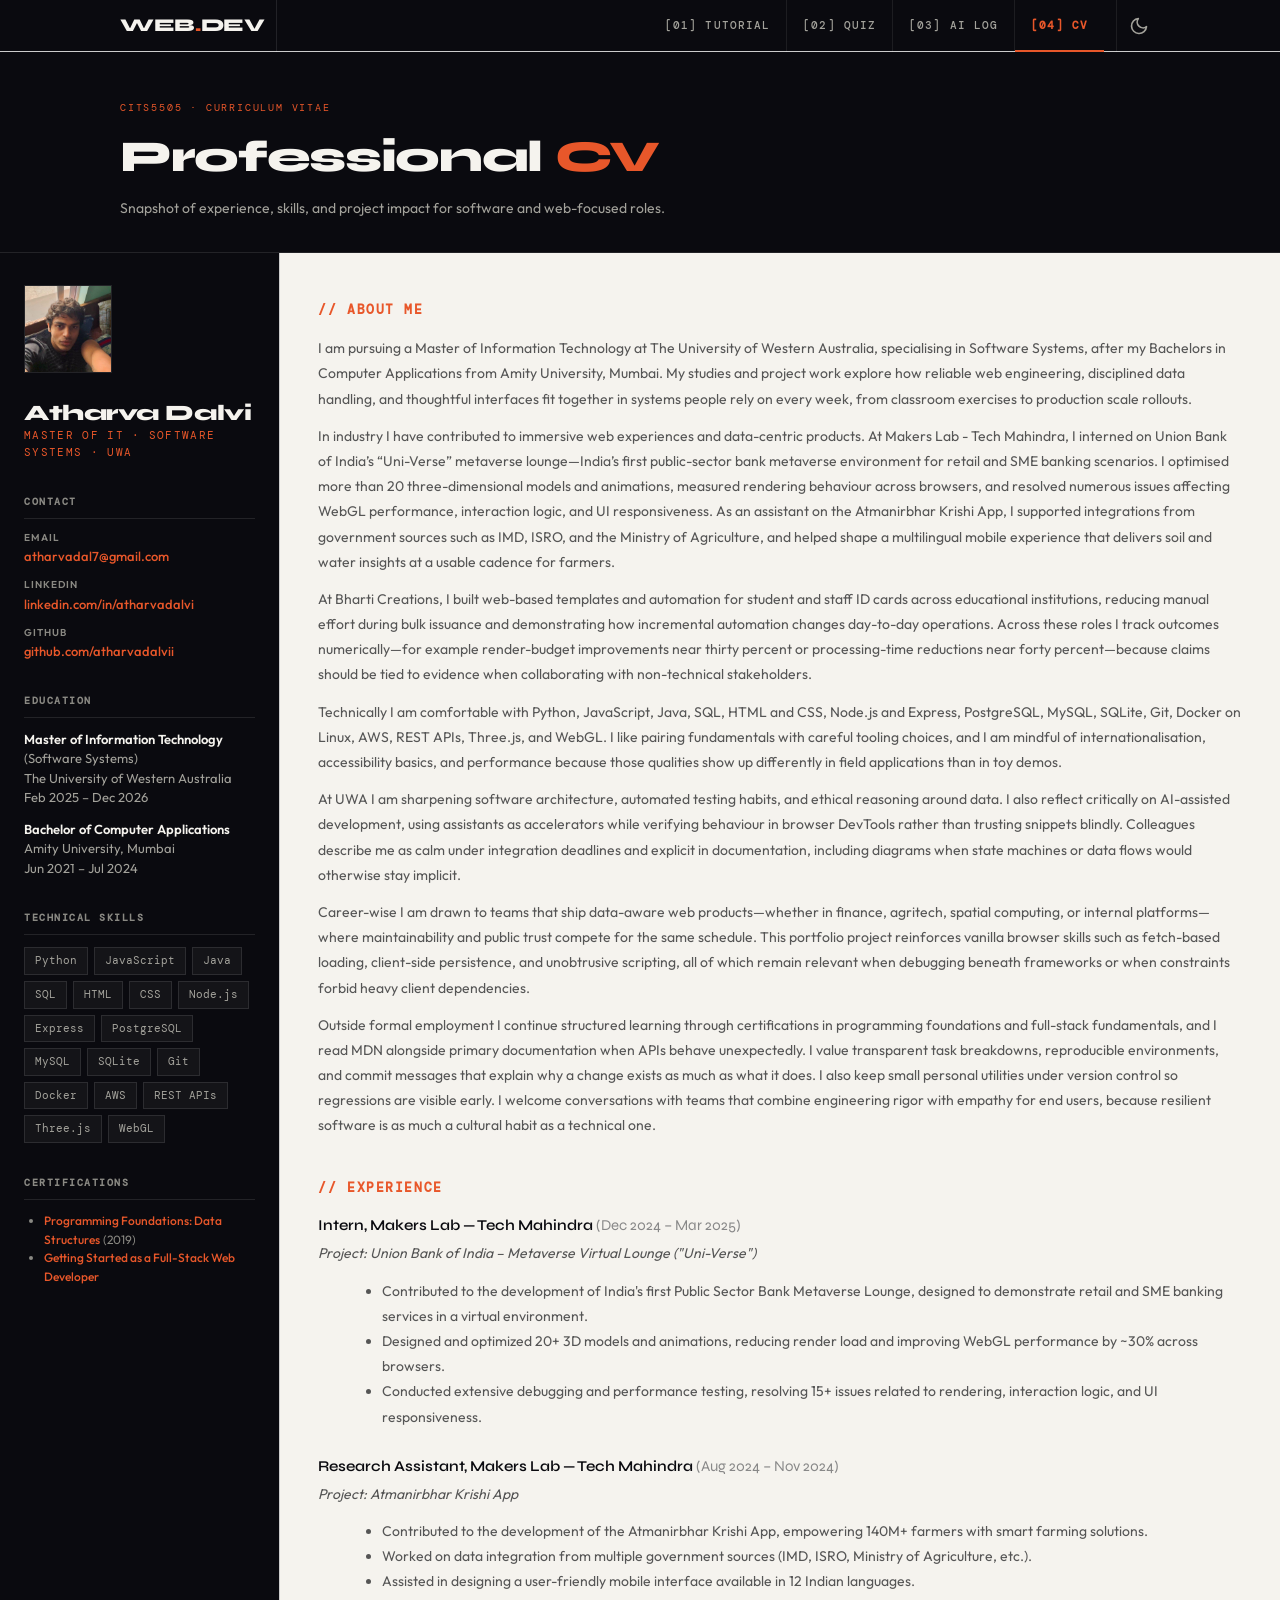
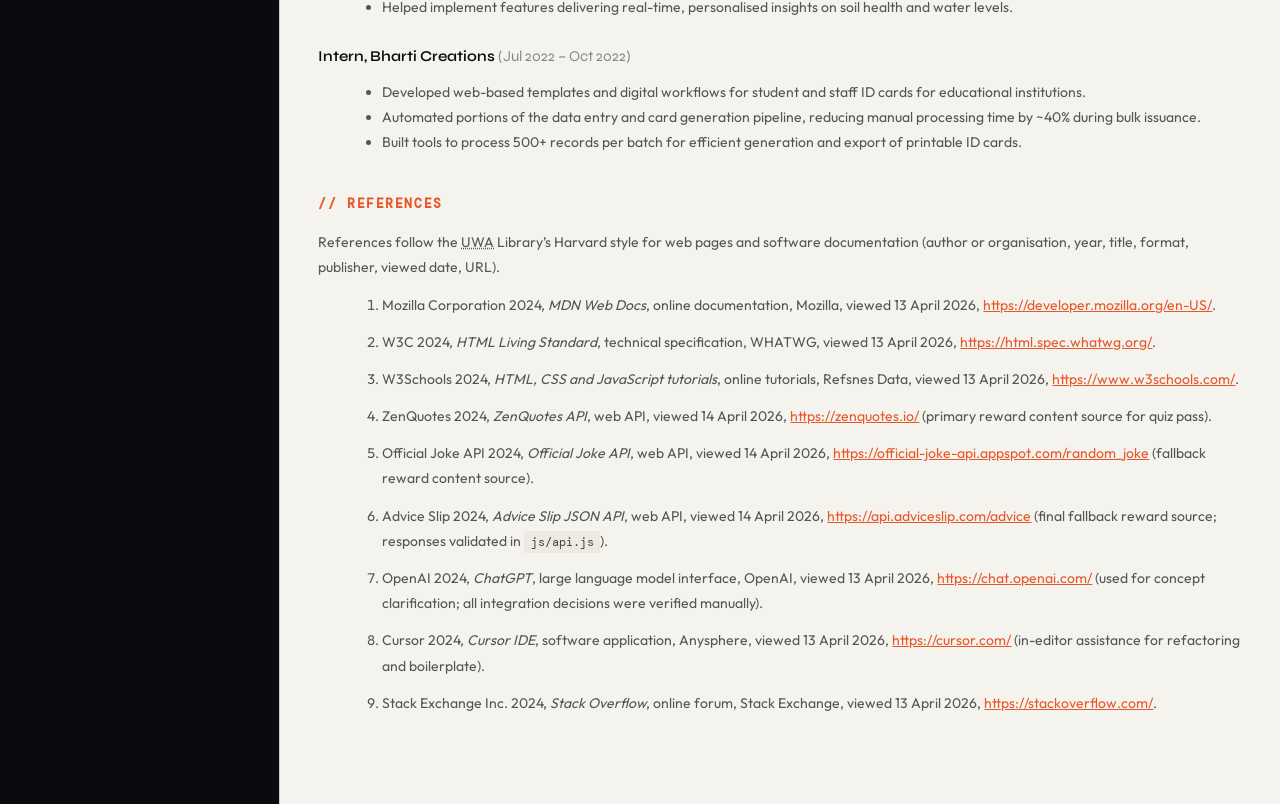
==== commit 2b6c52f2: "Update tutorial, quiz reward APIs, reflection references, and CV contact details" ====
--- a/cv.html
+++ b/cv.html
@@ -50,6 +50,10 @@
       <div class="cv-sidebar-contact-line">
         <strong>LinkedIn</strong>
         <a href="https://linkedin.com/in/atharvadalvi" target="_blank" rel="noopener noreferrer">linkedin.com/in/atharvadalvi</a>
+      </div>
+      <div class="cv-sidebar-contact-line">
+        <strong>GitHub</strong>
+        <a href="https://github.com/atharvadalvii" target="_blank" rel="noopener noreferrer">github.com/atharvadalvii</a>
       </div>
 
       <div class="cv-sidebar-head">Education</div>
@@ -154,7 +158,9 @@
         <li>Mozilla Corporation 2024, <cite>MDN Web Docs</cite>, online documentation, Mozilla, viewed 13 April 2026, <a href="https://developer.mozilla.org/en-US/">https://developer.mozilla.org/en-US/</a>.</li>
         <li>W3C 2024, <cite>HTML Living Standard</cite>, technical specification, WHATWG, viewed 13 April 2026, <a href="https://html.spec.whatwg.org/">https://html.spec.whatwg.org/</a>.</li>
         <li>W3Schools 2024, <cite>HTML, CSS and JavaScript tutorials</cite>, online tutorials, Refsnes Data, viewed 13 April 2026, <a href="https://www.w3schools.com/">https://www.w3schools.com/</a>.</li>
-        <li>Quotable 2024, <cite>Quotable API</cite>, web API, viewed 13 April 2026, <a href="https://api.quotable.io/">https://api.quotable.io/</a> (random quote for quiz pass reward; response validated in <code>js/api.js</code>).</li>
+        <li>ZenQuotes 2024, <cite>ZenQuotes API</cite>, web API, viewed 14 April 2026, <a href="https://zenquotes.io/">https://zenquotes.io/</a> (primary reward content source for quiz pass).</li>
+        <li>Official Joke API 2024, <cite>Official Joke API</cite>, web API, viewed 14 April 2026, <a href="https://official-joke-api.appspot.com/random_joke">https://official-joke-api.appspot.com/random_joke</a> (fallback reward content source).</li>
+        <li>Advice Slip 2024, <cite>Advice Slip JSON API</cite>, web API, viewed 14 April 2026, <a href="https://api.adviceslip.com/advice">https://api.adviceslip.com/advice</a> (final fallback reward source; responses validated in <code>js/api.js</code>).</li>
         <li>OpenAI 2024, <cite>ChatGPT</cite>, large language model interface, OpenAI, viewed 13 April 2026, <a href="https://chat.openai.com/">https://chat.openai.com/</a> (used for concept clarification; all integration decisions were verified manually).</li>
         <li>Cursor 2024, <cite>Cursor IDE</cite>, software application, Anysphere, viewed 13 April 2026, <a href="https://cursor.com/">https://cursor.com/</a> (in-editor assistance for refactoring and boilerplate).</li>
         <li>Stack Exchange Inc. 2024, <cite>Stack Overflow</cite>, online forum, Stack Exchange, viewed 13 April 2026, <a href="https://stackoverflow.com/">https://stackoverflow.com/</a>.</li>
